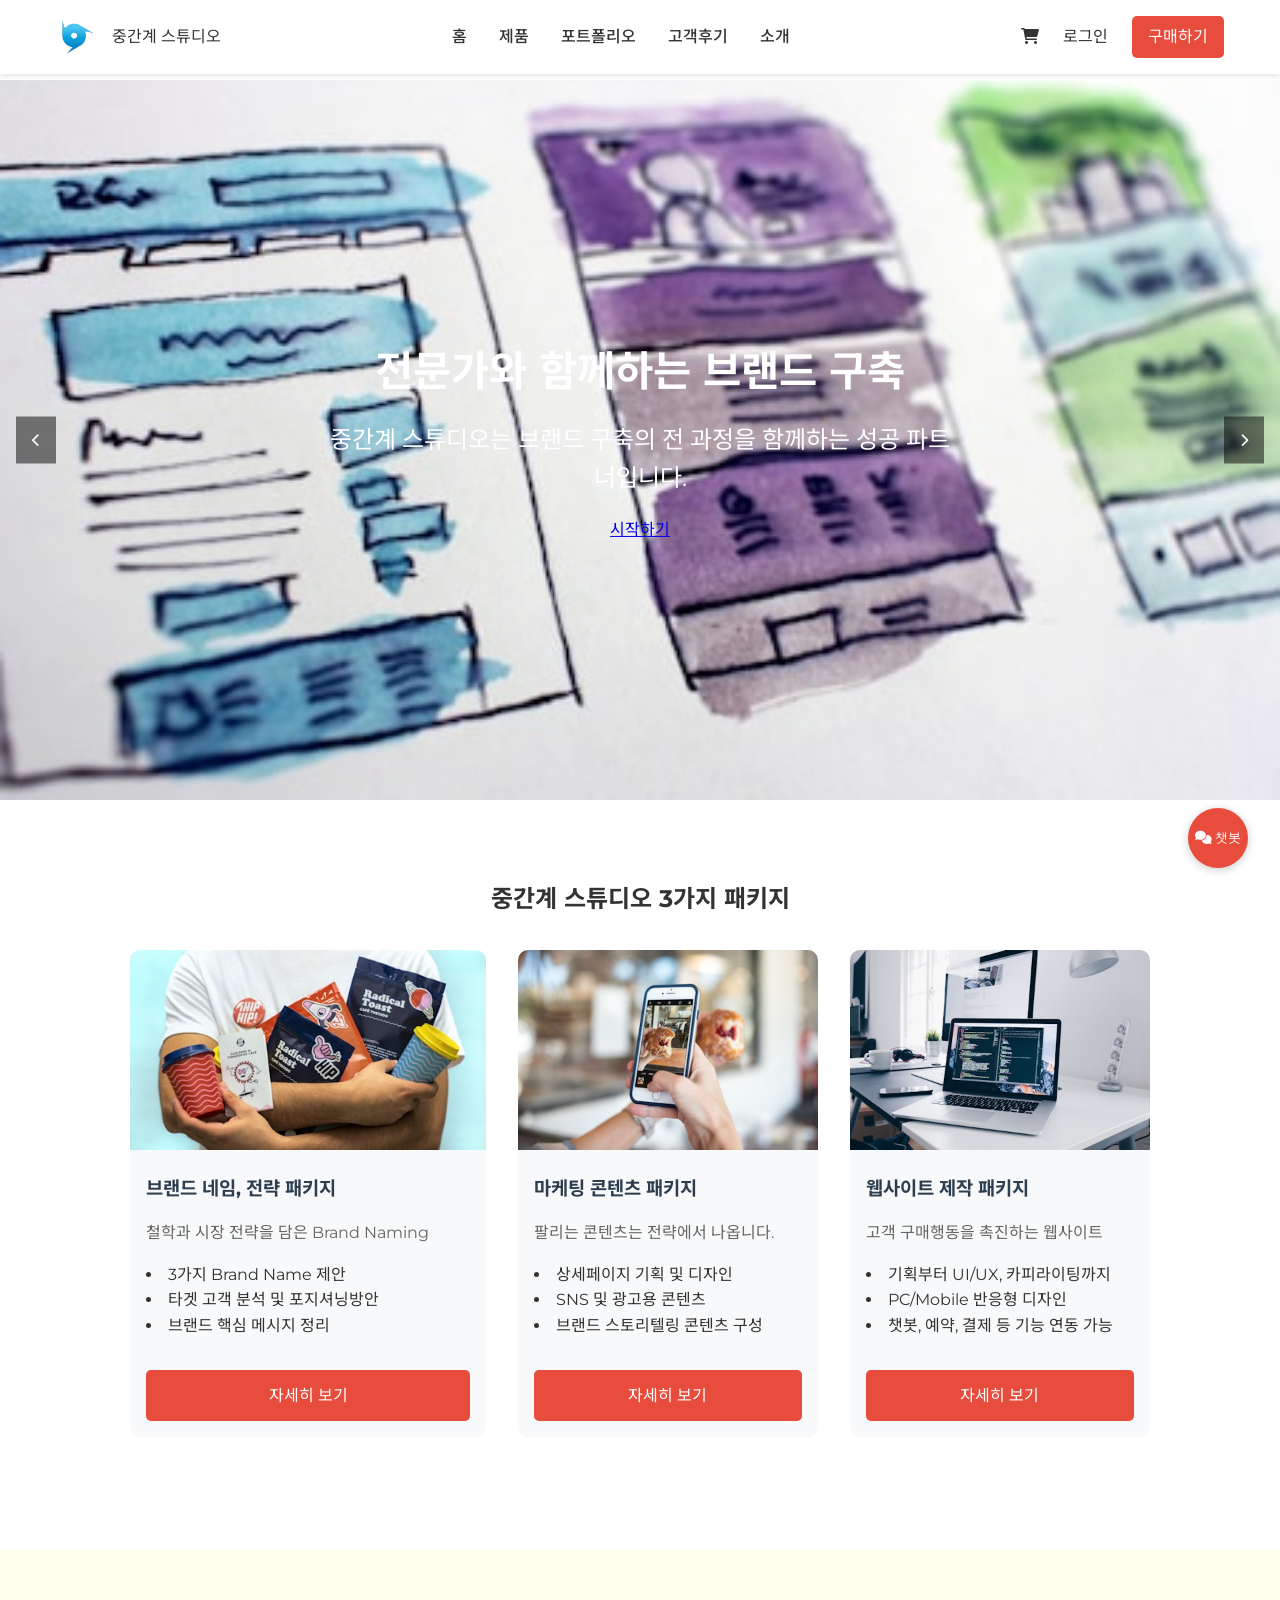
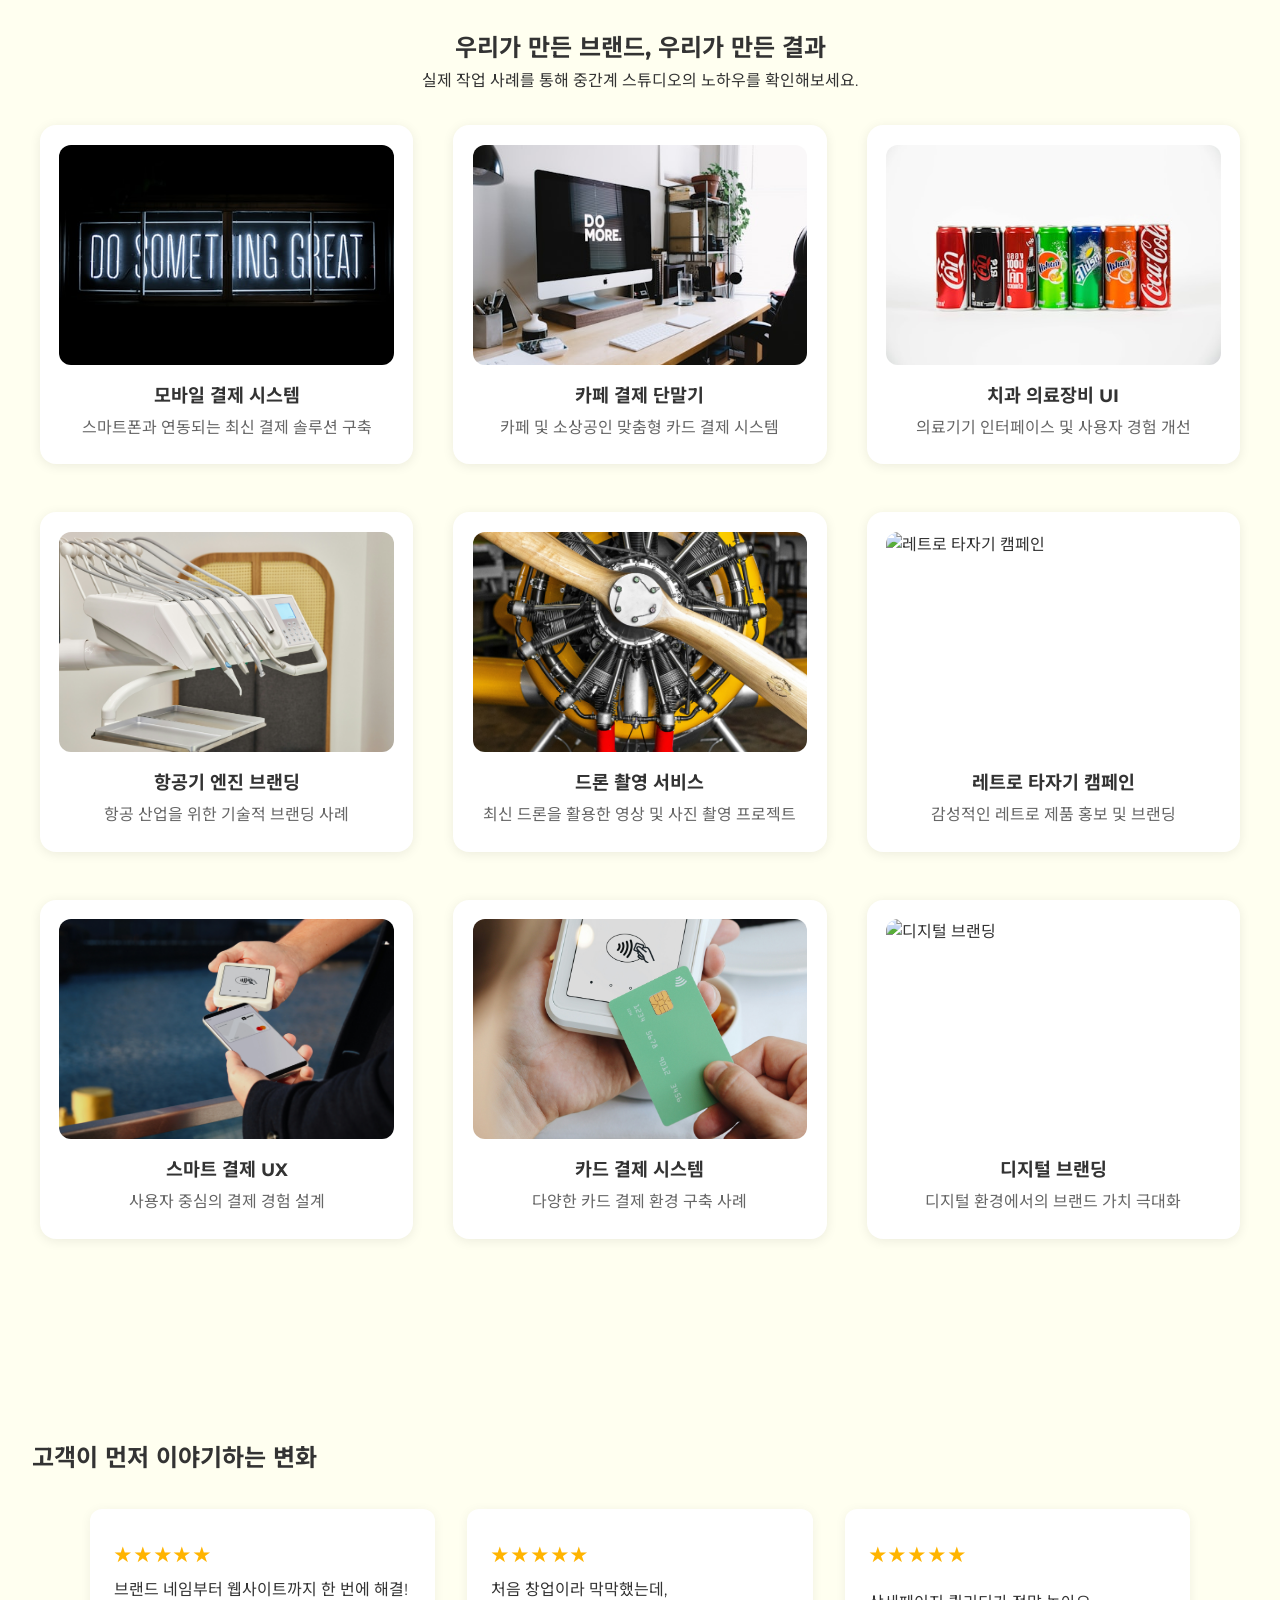
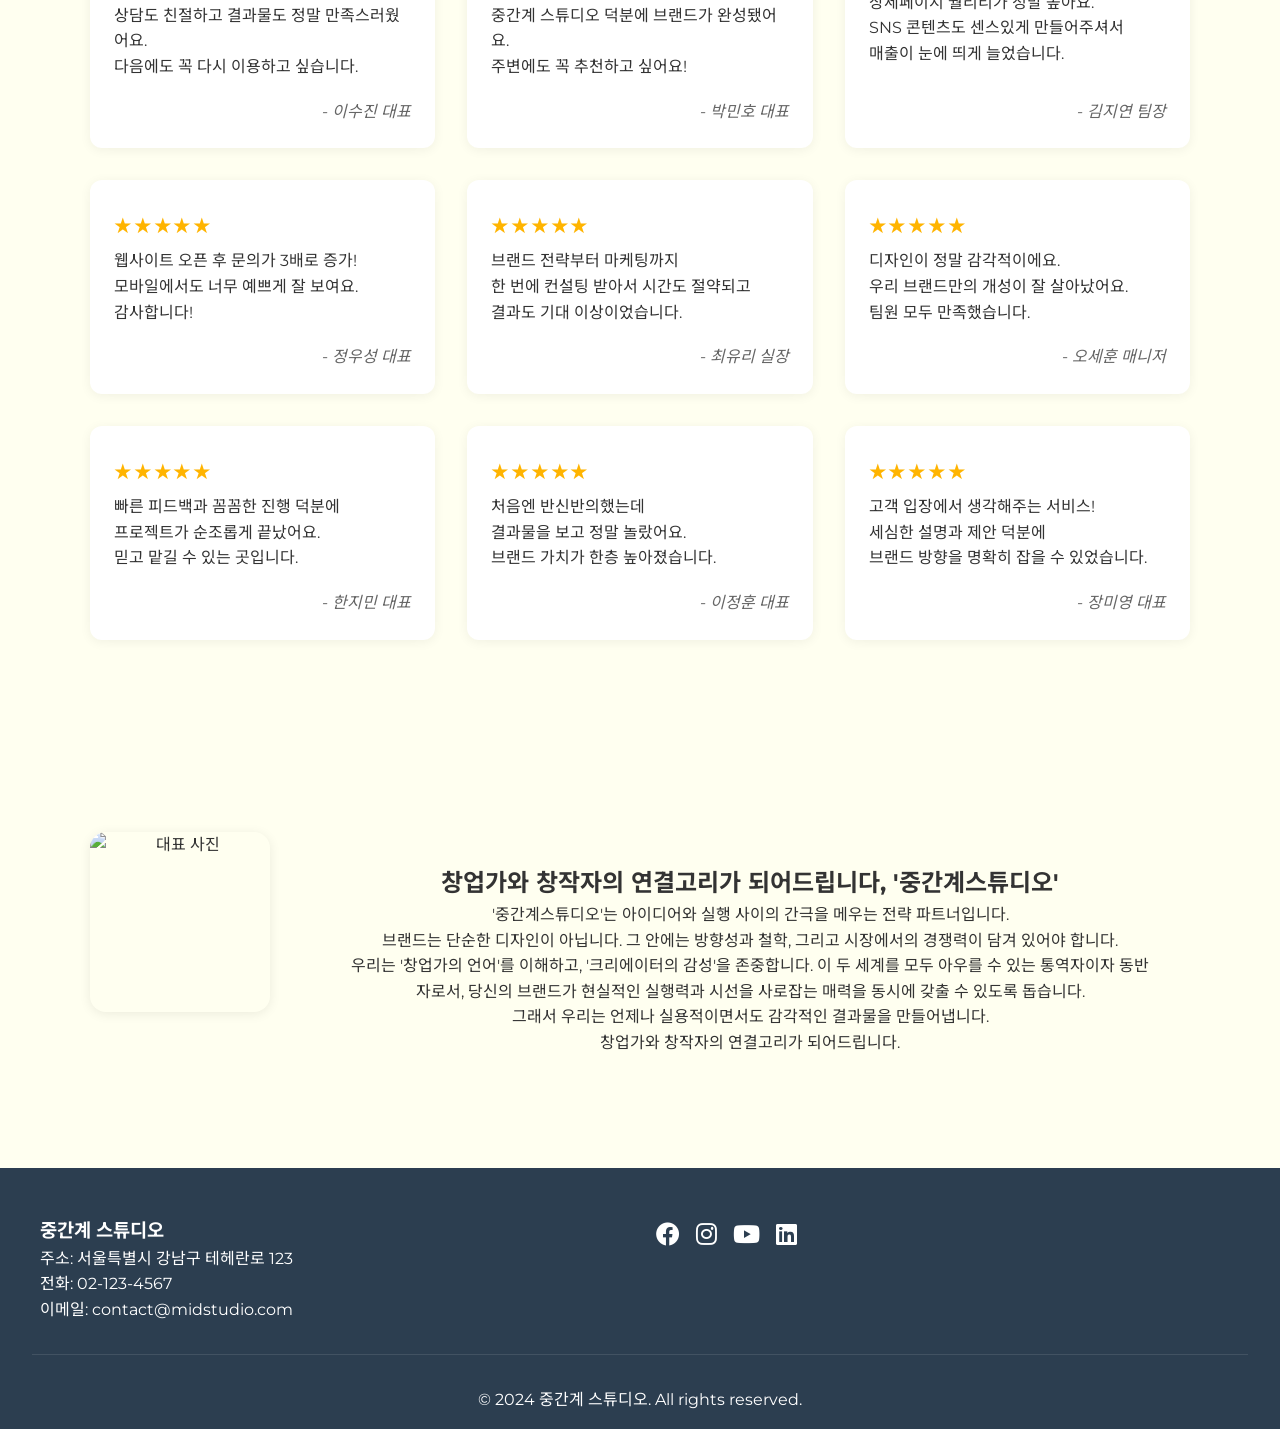
==== index.html @ c82a6c0c "Initial commit" ====
<!DOCTYPE html>
<html lang="ko">
<head>
    <meta charset="UTF-8">
    <meta name="viewport" content="width=device-width, initial-scale=1.0">
    <title>중간계 스튜디오</title>
    <link rel="stylesheet" href="css/style.css">
    <link rel="stylesheet" href="https://cdnjs.cloudflare.com/ajax/libs/font-awesome/6.0.0/css/all.min.css">
    <!-- 구글 웹폰트 Pretendard, Montserrat, Noto Sans KR 추가 -->
    <link rel="stylesheet" href="https://fonts.googleapis.com/css2?family=Montserrat:wght@400;700&family=Noto+Sans+KR:wght@400;700&display=swap">
    <link rel="stylesheet" href="https://cdn.jsdelivr.net/gh/orioncactus/pretendard/dist/web/static/pretendard.css">
</head>
<body>
    <!-- 헤더 섹션 -->
    <header class="header">
        <div class="header-container">
            <div class="logo">
                <img src="image/logo.png" alt="중간계 스튜디오 로고">
                <span>중간계 스튜디오</span>
            </div>
            <nav class="nav-menu">
                <button class="hamburger">
                    <span></span>
                    <span></span>
                    <span></span>
                </button>
                <ul class="nav-list">
                    <li><a href="#hero">홈</a></li>
                    <li><a href="#products">제품</a></li>
                    <li><a href="#portfolio">포트폴리오</a></li>
                    <li><a href="#testimonials">고객후기</a></li>
                    <li><a href="#about">소개</a></li>
                </ul>
            </nav>
            <div class="header-right">
                <a href="#" class="cart-icon"><i class="fas fa-shopping-cart"></i></a>
                <a href="#" class="login-btn">로그인</a>
                <a href="https://smartstore.naver.com/" class="buy-btn" target="_blank" rel="noopener">구매하기</a> <!-- TODO: 네이버 스마트스토어 링크로 변경 -->
            </div>
        </div>
    </header>

    <!-- 히어로 섹션 -->
    <section id="hero" class="hero">
        <div class="carousel">
            <div class="carousel-inner">
                <!-- 슬라이드는 JS에서 동적으로 생성 -->
            </div>
            <button class="carousel-prev"><i class="fas fa-chevron-left"></i></button>
            <button class="carousel-next"><i class="fas fa-chevron-right"></i></button>
        </div>
    </section>

    <!-- 제품 섹션 -->
    <section id="products" class="products">
        <h2>중간계 스튜디오 3가지 패키지</h2>
        <div class="product-horizontal">
            <div class="product-card">
                <img src="image/pd1.jpg" alt="브랜드 네임, 전략 패키지">
                <h3>브랜드 네임, 전략 패키지</h3>
                <p>철학과 시장 전략을 담은 Brand Naming</p>
                <ul>
                    <li>3가지 Brand Name 제안</li>
                    <li>타겟 고객 분석 및 포지셔닝방안</li>
                    <li>브랜드 핵심 메시지 정리</li>
                </ul>
                <a href="#" class="package-btn" data-target="detail1">자세히 보기</a>
                <div class="package-detail" id="detail1" style="display:none;">
                    <ul>
                        <li>브랜드 Naming 작명 (3개 대안 제시후, 최종 확정)</li>
                        <li>기준 : 사업가 철학, 직관성, 감각성</li>
                        <li>고객 페르소나 : 핵심고객 정의 (인구통계적, 사회심리적)</li>
                        <li>브랜드 슬로건 / 약속 / 핵심 메시지 개발</li>
                        <li>브랜드 스토리 600자 / 400자 / 200자</li>
                        <li>가격 : 500만원 (중간계 수강자의 경우, 300만원)</li>
                    </ul>
                </div>
            </div>
            <div class="product-card">
                <img src="image/pd2.jpg" alt="마케팅 콘텐츠 패키지">
                <h3>마케팅 콘텐츠 패키지</h3>
                <p>팔리는 콘텐츠는 전략에서 나옵니다.</p>
                <ul>
                    <li>상세페이지 기획 및 디자인</li>
                    <li>SNS 및 광고용 콘텐츠</li>
                    <li>브랜드 스토리텔링 콘텐츠 구성</li>
                </ul>
                <a href="#" class="package-btn" data-target="detail2">자세히 보기</a>
                <div class="package-detail" id="detail2" style="display:none;">
                    <ul>
                        <li>상세페이지 제작</li>
                        <li>고객 정의</li>
                        <li>약속 제안</li>
                        <li>근거 구축 (사회적근거/기술적근거)</li>
                        <li>제품 특징 (속성, 기능, 품질, 디자인, 서비스 등)</li>
                        <li>구매 혜택 (이벤트 특징)</li>
                        <li>가격 (편당, 80만원)</li>
                        <li>쇼츠, 릴스 제작: 행동 요청형, 장점 기술형, 브랜드 홍보형, 이벤트 참여형</li>
                        <li>가격 (30초 기준, 50만원, 60초 80만원)</li>
                        <li>연간 구독 (1년기준): 상세페이지 1편, 쇼츠/릴스 2편, 서비스: 이벤트 기획안(요청시, 연간 12회), 가격: 월 100만원</li>
                    </ul>
                </div>
            </div>
            <div class="product-card">
                <img src="image/pd3.jpg" alt="웹사이트 제작 패키지">
                <h3>웹사이트 제작 패키지</h3>
                <p>고객 구매행동을 촉진하는 웹사이트</p>
                <ul>
                    <li>기획부터 UI/UX, 카피라이팅까지</li>
                    <li>PC/Mobile 반응형 디자인</li>
                    <li>챗봇, 예약, 결제 등 기능 연동 가능</li>
                </ul>
                <a href="#" class="package-btn" data-target="detail3">자세히 보기</a>
                <div class="package-detail" id="detail3" style="display:none;">
                    <ul>
                        <li>그리드 레이아웃으로 제품 카드 표시</li>
                        <li>각 카드에 제품 이미지, 이름, 가격, 설명 포함</li>
                        <li>호버 효과 (이미지 확대, 정보 표시)</li>
                        <li>반응형 그리드</li>
                        <li>패키지 비교표 및 용도 안내 제공</li>
                        <li>가격: A 200만원, A+ 400만원, A++ 600만원</li>
                    </ul>
                </div>
            </div>
        </div>
    </section>

    <!-- 포트폴리오 섹션 -->
    <section id="portfolio" class="portfolio">
        <h2>우리가 만든 브랜드, 우리가 만든 결과</h2>
        <p class="section-desc">실제 작업 사례를 통해 중간계 스튜디오의 노하우를 확인해보세요.</p>
        <div class="portfolio-grid">
            <!-- JS에서 동적으로 생성 -->
        </div>
    </section>

    <!-- 고객 후기 섹션 -->
    <section id="testimonials" class="testimonials">
        <h2>고객이 먼저 이야기하는 변화</h2>
        <div class="testimonial-grid">
            <!-- 고객 후기는 JavaScript로 동적 생성 -->
        </div>
    </section>

    <!-- 소개 섹션 -->
    <section id="about" class="about">
        <div class="about-flex">
            <img src="image/man2.jpg" alt="대표 사진" class="about-photo">
            <div class="about-content">
                <h2>창업가와 창작자의 연결고리가 되어드립니다, '중간계스튜디오'</h2>
                <p>'중간계스튜디오'는 아이디어와 실행 사이의 간극을 메우는 전략 파트너입니다.</p>
                <p>브랜드는 단순한 디자인이 아닙니다. 그 안에는 방향성과 철학, 그리고 시장에서의 경쟁력이 담겨 있어야 합니다.</p>
                <p>우리는 '창업가의 언어'를 이해하고, '크리에이터의 감성'을 존중합니다. 이 두 세계를 모두 아우를 수 있는 통역자이자 동반자로서, 당신의 브랜드가 현실적인 실행력과 시선을 사로잡는 매력을 동시에 갖출 수 있도록 돕습니다.</p>
                <p>그래서 우리는 언제나 실용적이면서도 감각적인 결과물을 만들어냅니다.</p>
                <p>창업가와 창작자의 연결고리가 되어드립니다.</p>
            </div>
        </div>
    </section>

    <!-- 챗봇 -->
    <div class="chatbot">
        <a href="https://chatgpt.com/g/g-68294d4e7d848191b6c0740244f66c93-junggangyeseutyudio-caesbos" target="_blank" rel="noopener">
            <button class="chatbot-toggle">
                <i class="fas fa-comments"></i> 챗봇
            </button>
        </a>
    </div>

    <!-- 푸터 -->
    <footer class="footer">
        <div class="footer-container">
            <div class="footer-info">
                <h3>중간계 스튜디오</h3>
                <p>주소: 서울특별시 강남구 테헤란로 123</p>
                <p>전화: 02-123-4567</p>
                <p>이메일: contact@midstudio.com</p>
            </div>
            <div class="social-links">
                <a href="#"><i class="fab fa-facebook"></i></a>
                <a href="#"><i class="fab fa-instagram"></i></a>
                <a href="#"><i class="fab fa-youtube"></i></a>
                <a href="#"><i class="fab fa-linkedin"></i></a>
            </div>
        </div>
        <div class="footer-bottom">
            <p>&copy; 2024 중간계 스튜디오. All rights reserved.</p>
        </div>
    </footer>

    <script src="js/main.js"></script>
</body>
</html>
---- css/style.css ----
/* 기본 스타일 리셋 */
* {
    margin: 0;
    padding: 0;
    box-sizing: border-box;
}

/* 기본 폰트 및 색상 설정 */
:root {
    --primary-color: #2c3e50;
    --secondary-color: #f8f9fa;
    --accent-color: #e74c3c;
    --text-color: #333;
    --light-text: #666;
    --white: #ffffff;
    --ivory: #fffff0;
}

body {
    font-family: 'Pretendard', 'Montserrat', 'Noto Sans KR', sans-serif;
    line-height: 1.6;
    color: var(--text-color);
}

/* 헤더 스타일 */
.header {
    position: fixed;
    top: 0;
    left: 0;
    width: 100%;
    background: var(--white);
    box-shadow: 0 2px 5px rgba(0,0,0,0.1);
    z-index: 1000;
}

.header-container {
    max-width: 1200px;
    margin: 0 auto;
    padding: 1rem;
    display: flex;
    justify-content: space-between;
    align-items: center;
}

.logo {
    display: flex;
    align-items: center;
    gap: 1rem;
}

.logo img {
    height: 40px;
}

.nav-menu {
    display: flex;
    align-items: center;
}

.nav-list {
    display: flex;
    list-style: none;
    gap: 2rem;
}

.nav-list a {
    text-decoration: none;
    color: var(--text-color);
    font-weight: 500;
    transition: color 0.3s;
}

.nav-list a:hover {
    color: var(--accent-color);
}

.header-right {
    display: flex;
    align-items: center;
    gap: 1.5rem;
}

.cart-icon, .login-btn, .buy-btn {
    text-decoration: none;
    color: var(--text-color);
}

.buy-btn {
    background: var(--accent-color);
    color: var(--white);
    padding: 0.5rem 1rem;
    border-radius: 5px;
    transition: background 0.3s;
}

.buy-btn:hover {
    background: #c0392b;
}

/* 햄버거 메뉴 */
.hamburger {
    display: none;
    background: none;
    border: none;
    cursor: pointer;
    padding: 0.5rem;
}

.hamburger span {
    display: block;
    width: 25px;
    height: 3px;
    background: var(--text-color);
    margin: 5px 0;
    transition: 0.3s;
}

/* 히어로 섹션 */
.hero {
    margin-top: 80px;
    position: relative;
    height: 80vh;
    background: var(--ivory);
}

.carousel {
    position: relative;
    height: 100%;
    overflow: hidden;
}

.carousel-inner {
    height: 100%;
}

.carousel-slide {
    position: absolute;
    top: 0;
    left: 0;
    width: 100%;
    height: 100%;
    opacity: 0;
    transition: opacity 0.5s ease-in-out;
}

.carousel-slide.active {
    opacity: 1;
}

.carousel-slide img {
    width: 100%;
    height: 100%;
    object-fit: cover;
}

.slide-content {
    position: absolute;
    top: 50%;
    left: 50%;
    transform: translate(-50%, -50%);
    text-align: center;
    color: var(--white);
    z-index: 1;
}

.carousel-prev,
.carousel-next {
    position: absolute;
    top: 50%;
    transform: translateY(-50%);
    background: rgba(0,0,0,0.5);
    color: var(--white);
    border: none;
    padding: 1rem;
    cursor: pointer;
    z-index: 2;
}

.carousel-prev { left: 1rem; }
.carousel-next { right: 1rem; }

/* 히어로 슬로건 크기 크게 */
.slide-content h2 {
    font-size: 2.6rem;
    font-weight: bold;
    margin-bottom: 1rem;
}
.slide-content p {
    font-size: 1.5rem;
    margin-bottom: 1.2rem;
}
@media (max-width: 600px) {
    .slide-content h2 {
        font-size: 1.5rem;
    }
    .slide-content p {
        font-size: 1.1rem;
    }
}

/* 제품 섹션 */
.products {
    padding: 5rem 2rem;
    background: var(--white);
}

.product-grid {
    max-width: 1200px;
    margin: 2rem auto;
    display: grid;
    grid-template-columns: repeat(auto-fit, minmax(300px, 1fr));
    gap: 2rem;
}

.product-card {
    background: var(--secondary-color);
    border-radius: 10px;
    overflow: hidden;
    transition: transform 0.3s;
}

.product-card:hover {
    transform: translateY(-5px);
}

.product-card img {
    width: 100%;
    height: 200px;
    object-fit: cover;
}

.product-card h3 {
    padding: 1rem;
    color: var(--primary-color);
}

.product-card p {
    padding: 0 1rem;
    color: var(--light-text);
}

.product-card ul {
    padding: 1rem;
    list-style-position: inside;
}

.package-btn {
    display: block;
    margin: 1rem;
    padding: 0.8rem;
    background: var(--accent-color);
    color: var(--white);
    text-align: center;
    text-decoration: none;
    border-radius: 5px;
    transition: background 0.3s;
}

.package-btn:hover {
    background: #c0392b;
}

/* 포트폴리오 섹션 */
.portfolio {
    padding: 5rem 2rem;
    background: var(--ivory);
}

.portfolio-grid {
    max-width: 1200px;
    margin: 2rem auto;
    display: grid;
    grid-template-columns: repeat(3, 1fr);
    gap: 2.5rem;
}

.portfolio-item {
    background: #fff;
    border-radius: 16px;
    box-shadow: 0 2px 12px rgba(0,0,0,0.08);
    padding: 1.2rem 1.2rem 1.5rem 1.2rem;
    display: flex;
    flex-direction: column;
    align-items: center;
    transition: box-shadow 0.3s, transform 0.3s;
    margin-bottom: 0.5rem;
}

.portfolio-item:hover {
    box-shadow: 0 6px 24px rgba(44,62,80,0.18);
    transform: translateY(-8px) scale(1.03);
}

.portfolio-item img {
    width: 100%;
    height: 220px;
    object-fit: cover;
    border-radius: 12px;
    margin-bottom: 1rem;
}

.portfolio-item h3 {
    font-size: 1.15rem;
    font-weight: bold;
    margin-bottom: 0.3rem;
    text-align: center;
}

.portfolio-item p {
    color: var(--light-text);
    font-size: 1rem;
    text-align: center;
}

@media (max-width: 900px) {
    .portfolio-grid {
        grid-template-columns: 1fr;
        gap: 1.5rem;
    }
    .portfolio-item img {
        height: 160px;
    }
}

/* 고객 후기 섹션 - 카드 그리드 스타일 */
.testimonials {
    padding: 5rem 2rem;
    background: var(--ivory);
}

.testimonial-grid {
    max-width: 1100px;
    margin: 2rem auto;
    display: grid;
    grid-template-columns: repeat(auto-fit, minmax(320px, 1fr));
    gap: 2rem;
}

.testimonial-card {
    background: var(--white);
    border-radius: 12px;
    box-shadow: 0 2px 12px rgba(0,0,0,0.06);
    padding: 2rem 1.5rem 1.5rem 1.5rem;
    display: flex;
    flex-direction: column;
    justify-content: space-between;
    min-height: 180px;
    transition: box-shadow 0.2s;
}

.testimonial-card:hover {
    box-shadow: 0 4px 20px rgba(44,62,80,0.12);
}

.testimonial-stars {
    color: #ffb400;
    font-size: 1.1rem;
    margin-bottom: 0.5rem;
    letter-spacing: 0.1em;
}

.testimonial-text {
    color: var(--text-color);
    font-size: 1rem;
    margin-bottom: 1.2rem;
    white-space: pre-line;
}

.testimonial-author {
    color: var(--light-text);
    font-size: 1rem;
    text-align: right;
    font-style: italic;
}

@media (max-width: 768px) {
    .testimonial-grid {
        grid-template-columns: 1fr;
    }
    .testimonials {
        padding: 2.5rem 0.5rem;
    }
}

/* 소개 섹션 */
.about {
    padding: 5rem 2rem;
    background: var(--ivory);
    text-align: center;
}

.about-content {
    max-width: 800px;
    margin: 2rem auto;
}

/* 챗봇 */
.chatbot {
    position: fixed;
    bottom: 2rem;
    right: 2rem;
    z-index: 1000;
}

.chatbot-toggle {
    width: 60px;
    height: 60px;
    border-radius: 50%;
    background: var(--accent-color);
    color: var(--white);
    border: none;
    cursor: pointer;
    box-shadow: 0 2px 10px rgba(0,0,0,0.2);
    transition: transform 0.3s;
}

.chatbot-toggle:hover {
    transform: scale(1.1);
}

/* 푸터 */
.footer {
    background: var(--primary-color);
    color: var(--white);
    padding: 3rem 2rem 1rem;
}

.footer-container {
    max-width: 1200px;
    margin: 0 auto;
    display: grid;
    grid-template-columns: repeat(auto-fit, minmax(250px, 1fr));
    gap: 2rem;
}

.social-links {
    display: flex;
    gap: 1rem;
}

.social-links a {
    color: var(--white);
    font-size: 1.5rem;
    transition: color 0.3s;
}

.social-links a:hover {
    color: var(--accent-color);
}

.footer-bottom {
    text-align: center;
    margin-top: 2rem;
    padding-top: 2rem;
    border-top: 1px solid rgba(255,255,255,0.1);
}

/* 반응형 디자인 */
@media (max-width: 768px) {
    .hamburger {
        display: block;
    }

    .nav-list {
        display: none;
        position: absolute;
        top: 100%;
        left: 0;
        width: 100%;
        background: var(--white);
        padding: 1rem;
        flex-direction: column;
        gap: 1rem;
    }

    .nav-list.active {
        display: flex;
    }

    .header-right {
        gap: 1rem;
    }

    .login-btn {
        display: none;
    }

    .hero {
        height: 60vh;
    }

    .slide-content h2 {
        font-size: 1.5rem;
    }

    .product-grid {
        grid-template-columns: 1fr;
    }
}

/* 애니메이션 */
@keyframes fadeIn {
    from { opacity: 0; }
    to { opacity: 1; }
}

.fade-in {
    animation: fadeIn 0.5s ease-in;
}

/* 접근성 */
.sr-only {
    position: absolute;
    width: 1px;
    height: 1px;
    padding: 0;
    margin: -1px;
    overflow: hidden;
    clip: rect(0, 0, 0, 0);
    border: 0;
}

/* 제품 가로 정렬 */
.product-horizontal {
    display: flex;
    flex-direction: row;
    gap: 2rem;
    max-width: 1200px;
    margin: 2rem auto;
    justify-content: center;
}

@media (max-width: 900px) {
    .product-horizontal {
        flex-direction: column;
        gap: 1.5rem;
        max-width: 600px;
    }
}

/* about section flex row */
.about-flex {
    display: flex;
    align-items: flex-start;
    gap: 2.5rem;
    max-width: 1100px;
    margin: 0 auto;
}

.about-photo {
    width: 180px;
    height: 180px;
    object-fit: cover;
    border-radius: 16px;
    box-shadow: 0 2px 12px rgba(0,0,0,0.08);
}

@media (max-width: 900px) {
    .about-flex {
        flex-direction: column;
        align-items: center;
        gap: 1.5rem;
    }
    .about-photo {
        width: 120px;
        height: 120px;
    }
}

/* 제품 섹션 제목 중앙 정렬 */
.products h2 {
    text-align: center;
}

/* 포트폴리오 섹션 제목 및 설명 중앙 정렬 */
.portfolio h2,
.portfolio .section-desc {
    text-align: center;
}
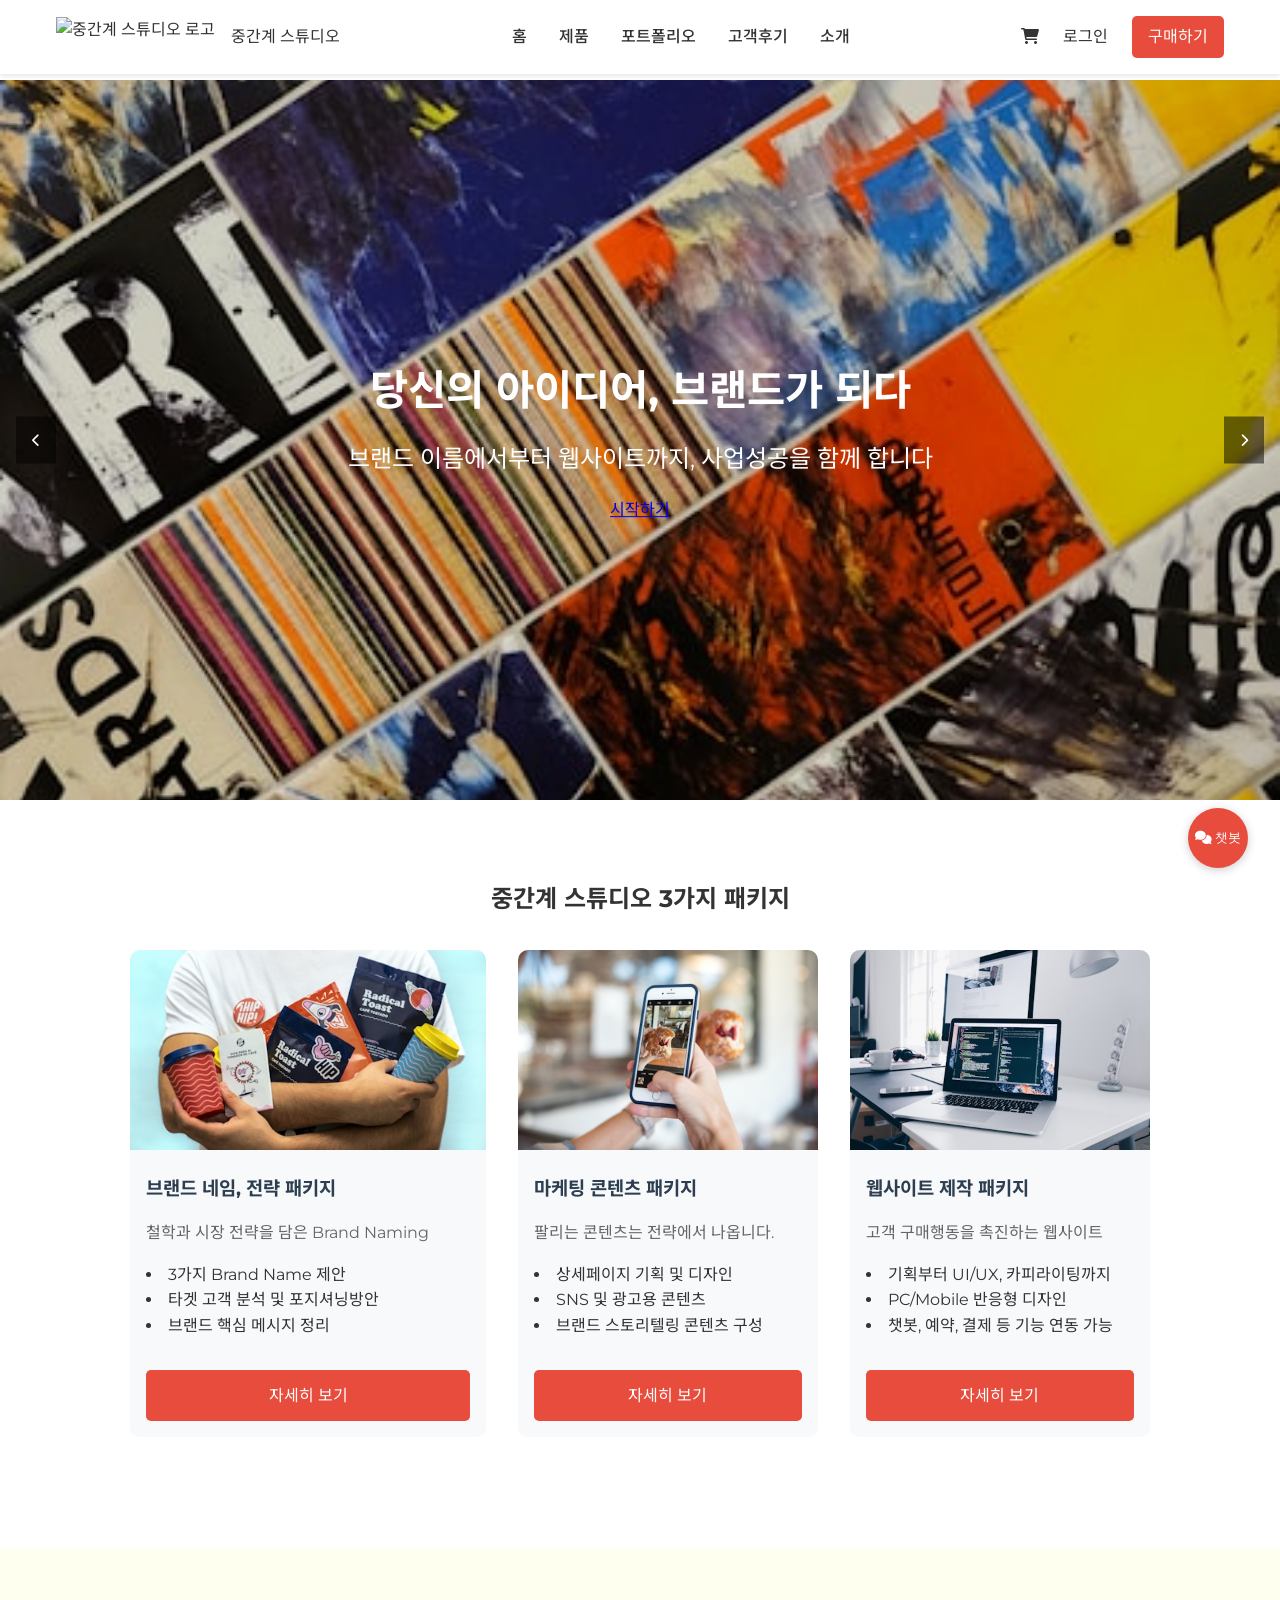
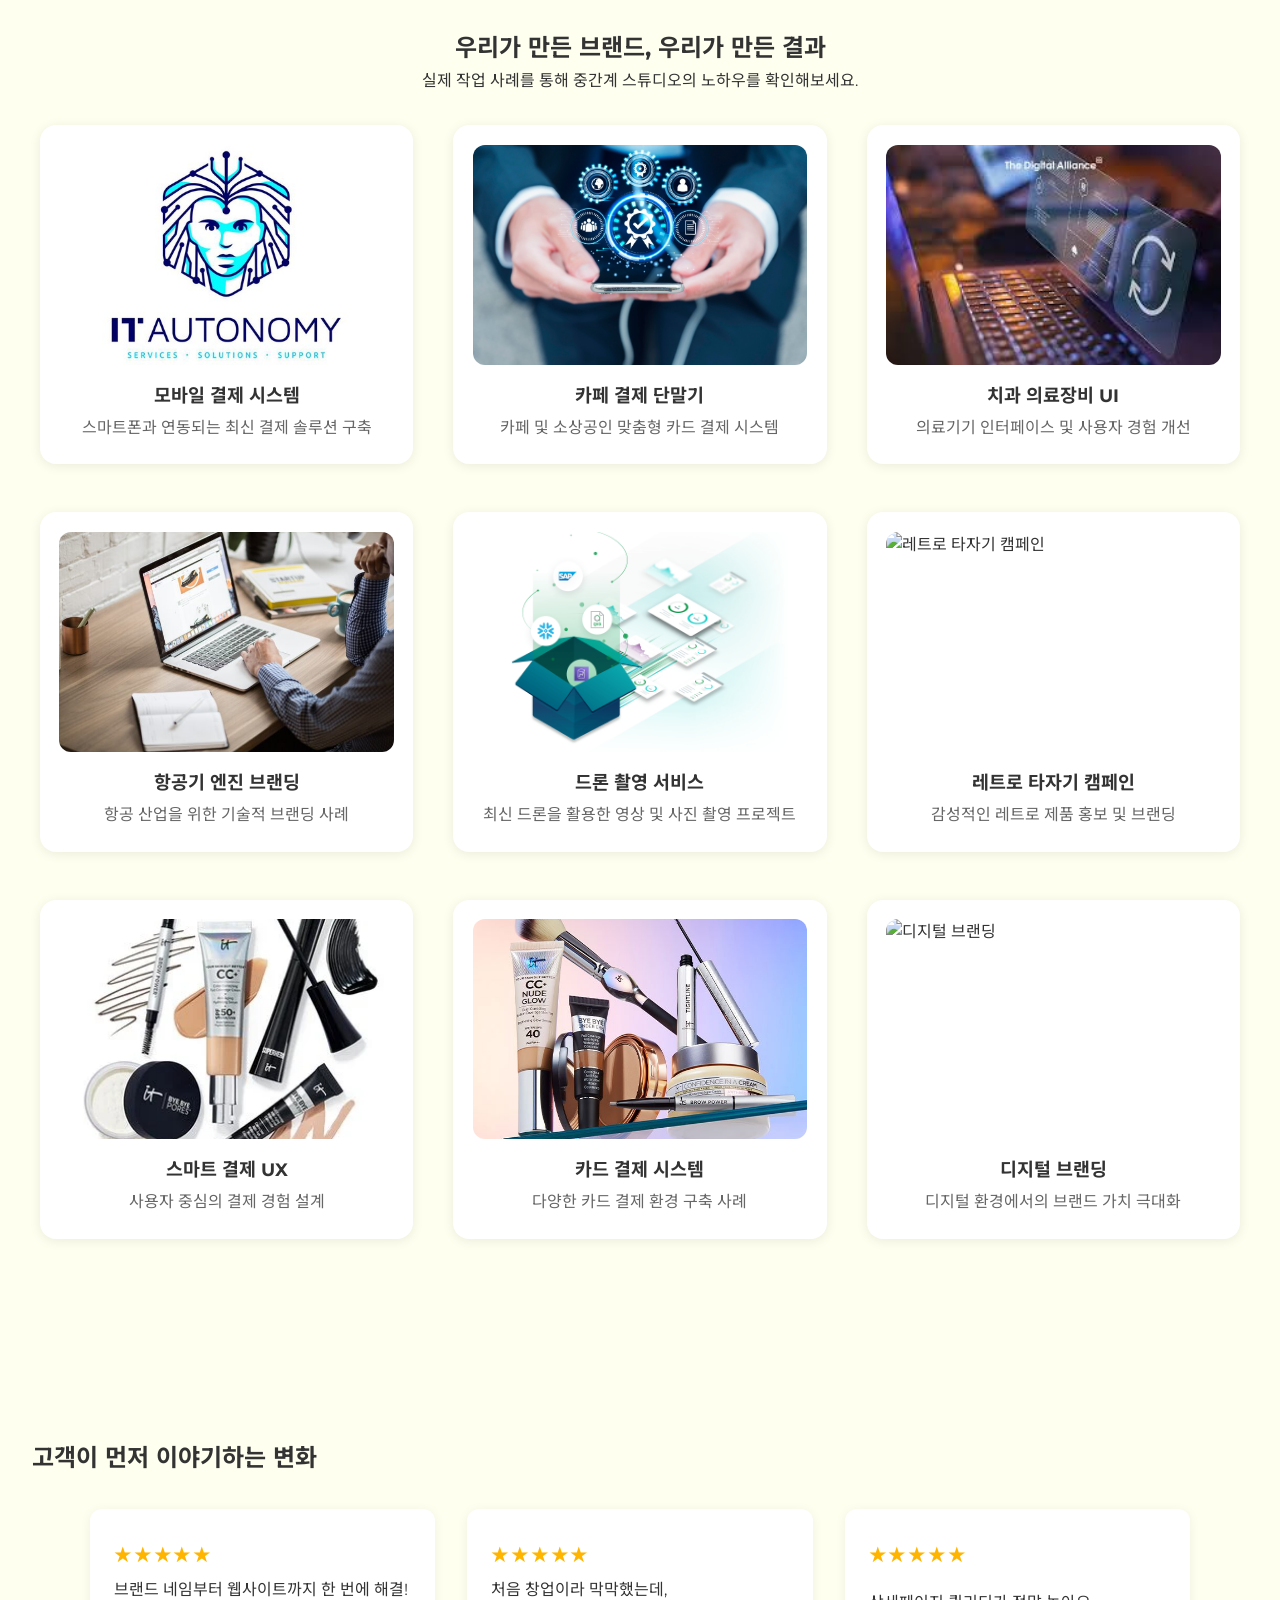
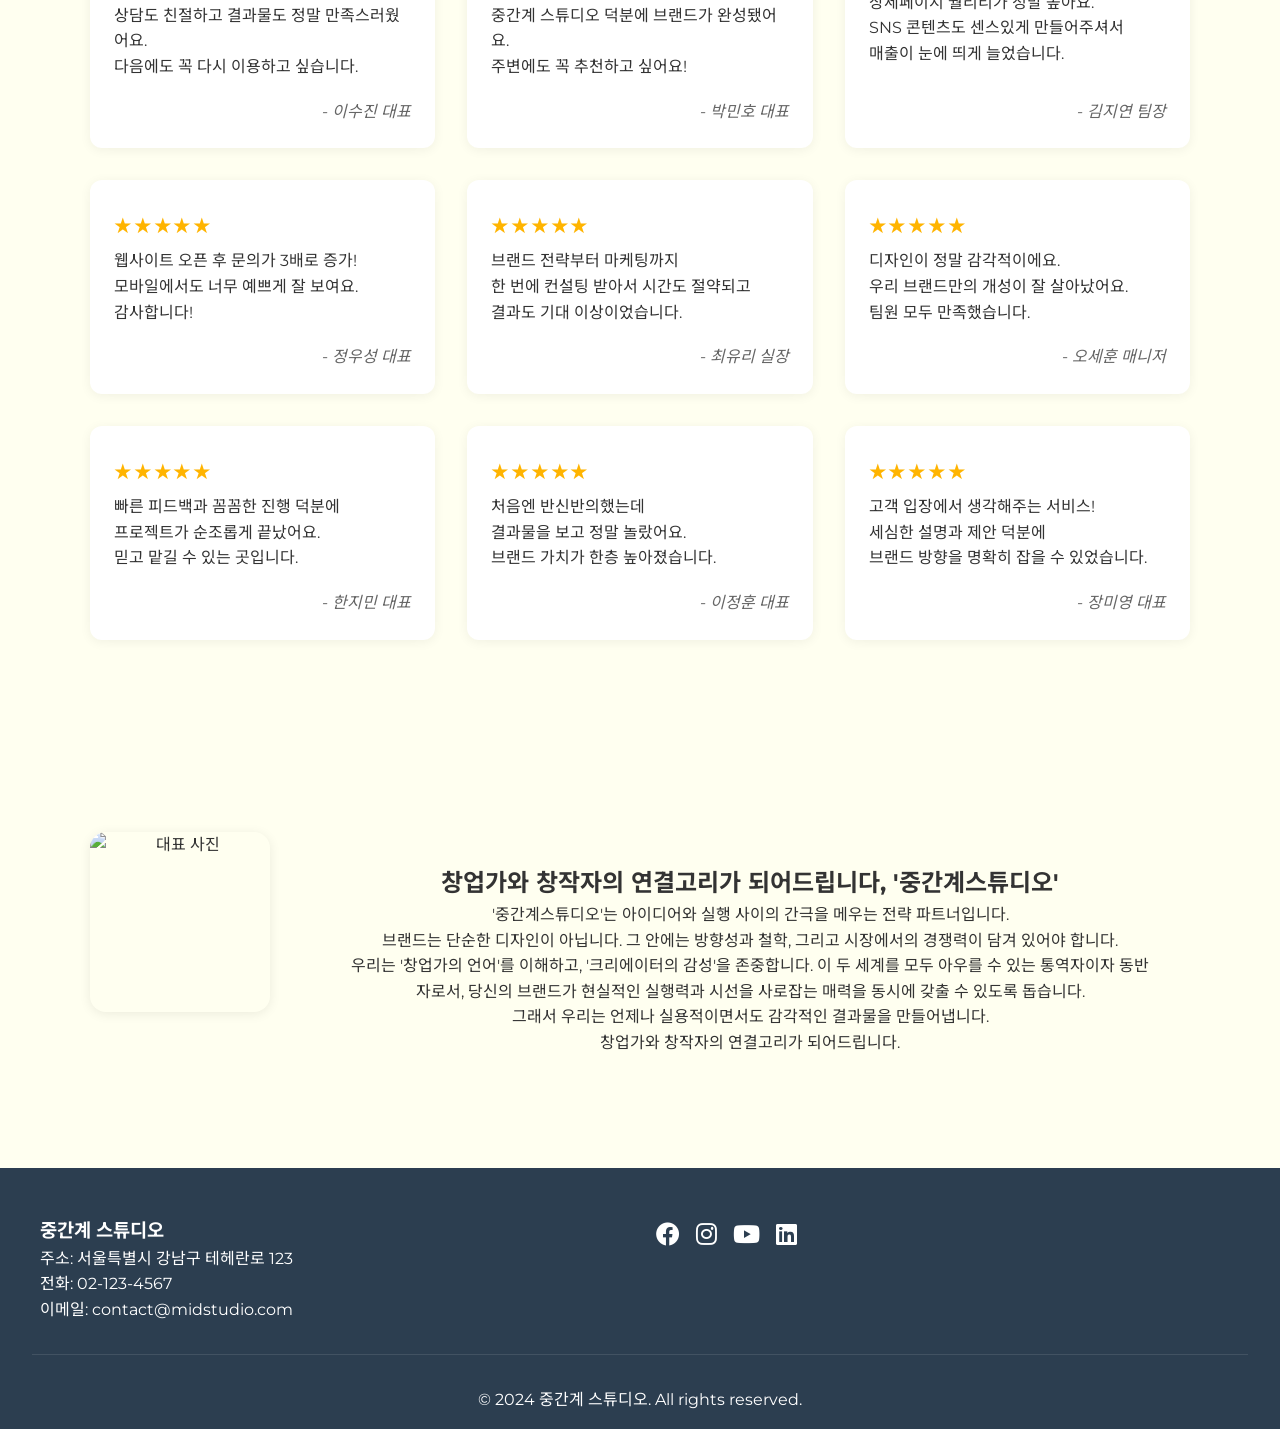
==== commit 9f81d4f2: "1차완성" ====
--- a/index.html
+++ b/index.html
@@ -1,8 +1,10 @@
+<!-- 이 파일은 웹사이트의 뼈대가 되는 HTML이에요. -->
 <!DOCTYPE html>
 <html lang="ko">
 <head>
+    <!-- 이 부분은 웹사이트의 정보를 담는 곳이에요. -->
     <meta charset="UTF-8">
-    <meta name="viewport" content="width=device-width, initial-scale=1.0">
+    <meta name="viewport" content="width=device-width, initial-scale=1.0"> <!-- 초기 크기 그대로 표시할 것-->
     <title>중간계 스튜디오</title>
     <link rel="stylesheet" href="css/style.css">
     <link rel="stylesheet" href="https://cdnjs.cloudflare.com/ajax/libs/font-awesome/6.0.0/css/all.min.css">
@@ -11,16 +13,16 @@
     <link rel="stylesheet" href="https://cdn.jsdelivr.net/gh/orioncactus/pretendard/dist/web/static/pretendard.css">
 </head>
 <body>
-    <!-- 헤더 섹션 -->
+    <!-- 이곳은 맨 위에 항상 보이는 헤더(머리글) 부분이에요. -->
     <header class="header">
         <div class="header-container">
             <div class="logo">
                 <img src="image/logo.png" alt="중간계 스튜디오 로고">
-                <span>중간계 스튜디오</span>
+                <span>중간계 스튜디오</span><!-- 로고 옆에 가만히 두어라 -->
             </div>
             <nav class="nav-menu">
                 <button class="hamburger">
-                    <span></span>
+                    <span></span><!-- 햄버거 버튼 - 를 세겹 쌓아라는 의미 -->
                     <span></span>
                     <span></span>
                 </button>
@@ -188,5 +190,6 @@
     </footer>
 
     <script src="js/main.js"></script>
+    <!-- 이 파일은 웹사이트에 움직임을 넣어주는 자바스크립트 파일이에요. -->
 </body>
 </html> 
--- a/css/style.css
+++ b/css/style.css
@@ -1,11 +1,12 @@
-/* 기본 스타일 리셋 */
+/* 이 파일은 웹사이트의 꾸미기(디자인)를 담당해요. */
+/* 기본 스타일 리셋: 모든 요소의 여백과 패딩을 0으로 만들어요. */
 * {
     margin: 0;
     padding: 0;
     box-sizing: border-box;
 }
 
-/* 기본 폰트 및 색상 설정 */
+/* 색깔과 글꼴을 미리 정해두는 곳이에요. */
 :root {
     --primary-color: #2c3e50;
     --secondary-color: #f8f9fa;
@@ -22,7 +23,7 @@
     color: var(--text-color);
 }
 
-/* 헤더 스타일 */
+/* 헤더(맨 위 메뉴) 부분을 예쁘게 꾸며줘요. */
 .header {
     position: fixed;
     top: 0;
@@ -52,6 +53,7 @@
     height: 40px;
 }
 
+/* 메뉴(네비게이션) 부분을 꾸며줘요. */
 .nav-menu {
     display: flex;
     align-items: center;
@@ -97,7 +99,7 @@
     background: #c0392b;
 }
 
-/* 햄버거 메뉴 */
+/* 햄버거 메뉴(모바일에서 보이는 메뉴 버튼)를 꾸며줘요. */
 .hamburger {
     display: none;
     background: none;
@@ -115,7 +117,7 @@
     transition: 0.3s;
 }
 
-/* 히어로 섹션 */
+/* 히어로(큰 사진과 글) 섹션을 꾸며줘요. */
 .hero {
     margin-top: 80px;
     position: relative;
@@ -179,7 +181,7 @@
 .carousel-prev { left: 1rem; }
 .carousel-next { right: 1rem; }
 
-/* 히어로 슬로건 크기 크게 */
+/* 히어로 슬로건(큰 글씨) 크기를 크게 해줘요. */
 .slide-content h2 {
     font-size: 2.6rem;
     font-weight: bold;
@@ -198,7 +200,7 @@
     }
 }
 
-/* 제품 섹션 */
+/* 제품(패키지) 섹션을 꾸며줘요. */
 .products {
     padding: 5rem 2rem;
     background: var(--white);
@@ -260,7 +262,7 @@
     background: #c0392b;
 }
 
-/* 포트폴리오 섹션 */
+/* 포트폴리오(작업 결과물) 섹션을 꾸며줘요. */
 .portfolio {
     padding: 5rem 2rem;
     background: var(--ivory);
@@ -322,7 +324,7 @@
     }
 }
 
-/* 고객 후기 섹션 - 카드 그리드 스타일 */
+/* 고객 후기(고객 리뷰) 섹션을 꾸며줘요. */
 .testimonials {
     padding: 5rem 2rem;
     background: var(--ivory);
@@ -382,7 +384,7 @@
     }
 }
 
-/* 소개 섹션 */
+/* 소개(대표님과 설명) 섹션을 꾸며줘요. */
 .about {
     padding: 5rem 2rem;
     background: var(--ivory);
@@ -394,7 +396,7 @@
     margin: 2rem auto;
 }
 
-/* 챗봇 */
+/* 챗봇 버튼을 오른쪽 아래에 예쁘게 보여줘요. */
 .chatbot {
     position: fixed;
     bottom: 2rem;
@@ -418,7 +420,7 @@
     transform: scale(1.1);
 }
 
-/* 푸터 */
+/* 맨 아래 푸터(연락처, SNS 등) 부분을 꾸며줘요. */
 .footer {
     background: var(--primary-color);
     color: var(--white);
@@ -576,4 +578,15 @@
 .portfolio h2,
 .portfolio .section-desc {
     text-align: center;
+}
+
+/* 화면 크기가 작아질 때(핸드폰, 태블릿) 레이아웃을 바꿔주는 미디어쿼리 부분이에요. */
+@media (max-width: 900px) {
+    // ... existing code ...
+}
+@media (max-width: 768px) {
+    // ... existing code ...
+}
+@media (max-width: 600px) {
+    // ... existing code ...
 } 
